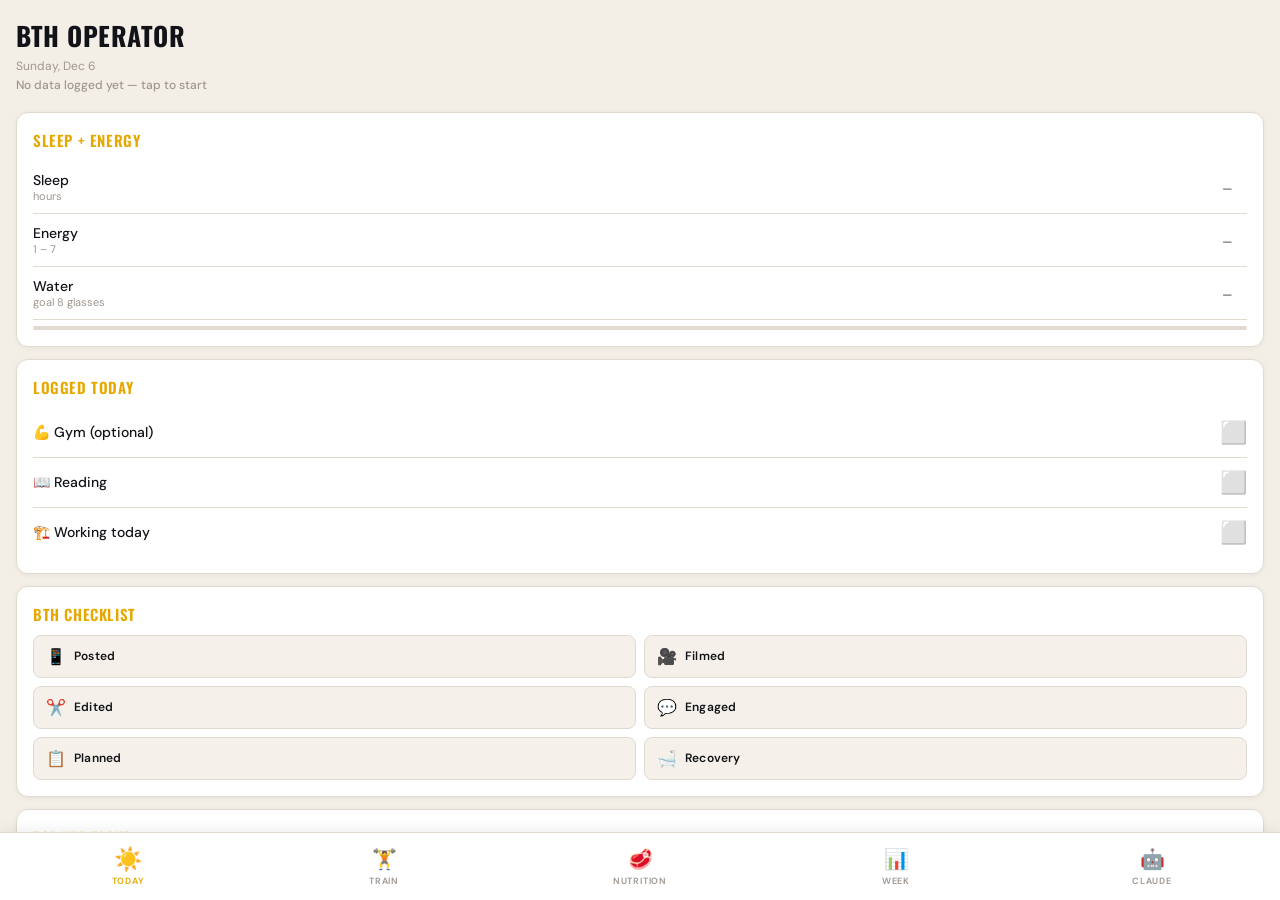
==== index.html @ a1c7b1b3 "Scaffold BTH app for GitHub Pages" ====
<!DOCTYPE html>
<html lang="en">
<head>
  <meta charset="UTF-8">
  <meta name="viewport" content="width=device-width,initial-scale=1,maximum-scale=1,user-scalable=no,viewport-fit=cover">
  <meta name="apple-mobile-web-app-capable" content="yes">
  <meta name="apple-mobile-web-app-status-bar-style" content="black-translucent">
  <meta name="apple-mobile-web-app-title" content="BTH Operator">
  <meta name="theme-color" content="#0a0a0a">
  <title>BTH Operator</title>
  <link rel="preconnect" href="https://fonts.googleapis.com">
  <link href="https://fonts.googleapis.com/css2?family=Oswald:wght@400;500;600;700&family=DM+Sans:wght@300;400;500;600;700&family=Space+Mono:wght@400;700&display=swap" rel="stylesheet">
  <script>
  (function(){
    var svg='<svg xmlns="http://www.w3.org/2000/svg" viewBox="0 0 128 128"><rect width="128" height="128" rx="24" fill="#0a0a0a"/><circle cx="64" cy="64" r="42" fill="#c9a84c"/><path d="M64 22c14 21 14 63 0 84M22 64h84M34 34c18 14 42 14 60 0M34 94c18-14 42-14 60 0" fill="none" stroke="#0a0a0a" stroke-width="8" stroke-linecap="round"/></svg>';
    var m={name:'BTH Operator',short_name:'BTH',start_url:'.',display:'standalone',background_color:'#0a0a0a',theme_color:'#0a0a0a',icons:[{src:'data:image/svg+xml,'+encodeURIComponent(svg),sizes:'any',type:'image/svg+xml'}]};
    var b=new Blob([JSON.stringify(m)],{type:'application/json'});
    var l=document.createElement('link');l.rel='manifest';l.href=URL.createObjectURL(b);
    document.head.appendChild(l);
  })();
  </script>
  <style>
    :root {
      --black:#111318; --gold:#E6A800; --gold-dim:#B88A00; --gold-bg:#FFF8E1;
      --white:#F3EFE7; --dark:#FFFFFF; --mid:#F5F1EA; --gray:#E0DAD0; --muted:#9E9690;
      --red:#C94B4B; --green:#2F9B56; --blue:#2A7DB5;
      --nav-h:68px; --sb:env(safe-area-inset-bottom,0px); --st:env(safe-area-inset-top,44px);
    }
    *,*::before,*::after{margin:0;padding:0;box-sizing:border-box;-webkit-tap-highlight-color:transparent;}
    html,body{height:100%;overflow:hidden;background:var(--white);color:var(--black);font-family:'DM Sans',sans-serif;}
    @keyframes tabIn{from{opacity:0;transform:translateY(14px)}to{opacity:1;transform:translateY(0)}}
    @keyframes cardIn{from{opacity:0;transform:translateY(8px) scale(.97)}to{opacity:1;transform:translateY(0) scale(1)}}
    @keyframes breathe{0%,100%{transform:scale(1)}50%{transform:scale(1.025)}}
    @keyframes checkPop{0%{transform:scale(1)}40%{transform:scale(1.35)}70%{transform:scale(.9)}100%{transform:scale(1)}}
    @keyframes pipPop{0%{transform:scale(.8);opacity:0}60%{transform:scale(1.1)}100%{transform:scale(1);opacity:1}}
    @keyframes goldGlow{0%,100%{box-shadow:0 0 8px rgba(230,168,0,.25)}50%{box-shadow:0 0 22px rgba(230,168,0,.55)}}
    nav{position:fixed;bottom:0;left:0;right:0;height:calc(var(--nav-h) + var(--sb));padding-bottom:var(--sb);background:var(--dark);border-top:1px solid var(--gray);box-shadow:0 -2px 12px rgba(17,19,24,.07);display:flex;align-items:center;z-index:100;}
    .nav-btn{flex:1;display:flex;flex-direction:column;align-items:center;justify-content:center;gap:4px;padding:8px 4px;background:none;border:none;cursor:pointer;color:var(--muted);transition:color .2s;}
    .nav-btn.active{color:var(--gold);}
    .nav-icon{font-size:20px;transition:transform .2s;}
    .nav-btn.active .nav-icon{transform:scale(1.15);animation:breathe 3.5s ease-in-out infinite;}
    .nav-label{font-family:'DM Sans',sans-serif;font-size:9px;font-weight:600;letter-spacing:.8px;text-transform:uppercase;}
    .tab{position:fixed;top:0;left:0;right:0;bottom:calc(var(--nav-h) + var(--sb));overflow-y:auto;overflow-x:hidden;padding:calc(var(--st) + 16px) 16px 24px;display:none;-webkit-overflow-scrolling:touch;}
    .tab.active{display:block;animation:tabIn .3s ease;}
    .page-title{font-family:'Oswald',sans-serif;font-size:26px;font-weight:700;letter-spacing:.5px;text-transform:uppercase;color:var(--black);}
    .page-sub{font-family:'DM Sans',sans-serif;font-size:12px;color:var(--muted);margin-top:3px;}
    .page-head{margin-bottom:18px;}
    .section-label{font-family:'DM Sans',sans-serif;font-size:10px;font-weight:600;letter-spacing:1.5px;text-transform:uppercase;color:var(--muted);margin-bottom:8px;}
    .card{background:var(--dark);border:1px solid var(--gray);border-radius:12px;padding:16px;margin-bottom:12px;animation:cardIn .3s ease both;box-shadow:0 1px 5px rgba(17,19,24,.06);}
    .card-title{font-family:'Oswald',sans-serif;font-size:15px;font-weight:600;color:var(--gold);margin-bottom:10px;letter-spacing:.6px;text-transform:uppercase;}
    .input-row{display:flex;align-items:center;justify-content:space-between;padding:10px 0;border-bottom:1px solid var(--gray);}
    .input-row:last-child{border-bottom:none;}
    .input-label{font-size:14px;font-weight:500;color:var(--black);}
    .input-sub{font-family:'DM Sans',sans-serif;font-size:11px;color:var(--muted);}
    .num-input{font-family:'Space Mono',monospace;font-size:16px;font-weight:700;color:var(--gold);background:none;border:none;outline:none;width:70px;text-align:right;-webkit-appearance:none;}
    .num-input::placeholder{color:var(--muted);font-size:14px;}
    .bar-wrap{height:4px;background:var(--gray);border-radius:2px;overflow:hidden;margin-top:6px;}
    .bar-fill{height:100%;border-radius:2px;transition:width .4s ease,background .3s ease;}
    .bar-gold{background:var(--gold);}.bar-green{background:var(--green);}.bar-blue{background:var(--blue);}.bar-red{background:var(--red);}
    .btch-grid{display:grid;grid-template-columns:1fr 1fr;gap:8px;}
    .btch-item{display:flex;align-items:center;gap:8px;background:var(--mid);border:1px solid var(--gray);border-radius:8px;padding:10px 12px;cursor:pointer;transition:border-color .2s,background .2s;}
    .btch-item.done{border-color:var(--gold);background:var(--gold-bg);}
    .btch-icon{font-size:16px;flex-shrink:0;}.btch-label{font-family:'DM Sans',sans-serif;font-size:12px;font-weight:600;letter-spacing:.2px;color:var(--black);}
    .btch-check{margin-left:auto;font-size:14px;color:var(--muted);}
    .btch-item.done .btch-check{color:var(--gold);animation:checkPop .3s ease;}
    .btch-all-done{background:var(--gold-bg);border:1px solid var(--gold);border-radius:10px;padding:12px 16px;margin-bottom:10px;text-align:center;font-weight:900;font-size:14px;letter-spacing:1px;color:var(--gold);animation:goldGlow 2s ease-in-out infinite;display:none;}
    .task-item{display:flex;align-items:center;gap:12px;padding:12px 0;border-bottom:1px solid var(--gray);}
    .task-item:last-child{border-bottom:none;}
    .task-check{width:22px;height:22px;border-radius:50%;border:2px solid var(--muted);background:none;display:flex;align-items:center;justify-content:center;cursor:pointer;flex-shrink:0;transition:border-color .2s,background .2s;font-size:13px;color:transparent;}
    .task-check.done{border-color:var(--gold);background:var(--gold);color:var(--black);animation:checkPop .3s ease;}
    .task-text{font-size:13px;flex:1;}.task-text.done{text-decoration:line-through;color:var(--muted);}
    .collapsible-header{display:flex;align-items:center;justify-content:space-between;cursor:pointer;padding:4px 0;user-select:none;}
    .collapsible-arrow{font-size:12px;color:var(--muted);transition:transform .25s;}
    .collapsible-body{overflow:hidden;transition:max-height .35s ease;max-height:0;}
    .collapsible-body.open{max-height:3000px;}
    .collapsible-header.open .collapsible-arrow{transform:rotate(180deg);}
    .sched-item{display:flex;align-items:center;gap:10px;padding:10px 0;border-bottom:1px solid var(--gray);}
    .sched-item:last-child{border-bottom:none;}
    .sched-time{font-family:'Space Mono',monospace;font-size:12px;font-weight:700;color:var(--gold);min-width:54px;cursor:pointer;border:none;background:none;outline:none;-webkit-appearance:none;}
    .sched-label{font-size:14px;font-weight:500;color:var(--black);flex:1;}
    .pip-row{display:flex;gap:6px;margin-bottom:4px;flex-wrap:wrap;}
    .pip-dot{width:30px;height:30px;border-radius:50%;display:flex;align-items:center;justify-content:center;font-size:10px;font-weight:700;font-family:'Space Mono',monospace;border:2px solid var(--gray);color:var(--muted);animation:pipPop .25s ease both;}
    .pip-dot.done{background:var(--gold);border-color:var(--gold);color:var(--black);}
    .pip-dot.today{border-color:var(--gold);color:var(--gold);animation:goldGlow 2s ease-in-out infinite;}
    .pip-dot.rest{background:var(--gray);border-color:var(--gray);color:var(--muted);}
    .streak-stat{text-align:center;flex:1;}
    .streak-num{font-family:'Space Mono',monospace;font-size:28px;font-weight:700;color:var(--gold);}
    .streak-label{font-size:10px;color:var(--muted);margin-top:2px;letter-spacing:.5px;text-transform:uppercase;}
    .grade-card{text-align:center;padding:24px 16px;}
    .grade-letter{font-family:'Oswald',sans-serif;font-size:80px;font-weight:700;line-height:1;animation:breathe 4s ease-in-out infinite;}
    .grade-score{font-family:'Space Mono',monospace;font-size:14px;color:var(--muted);margin-top:6px;}
    .grade-breakdown{display:flex;margin-top:16px;border-top:1px solid var(--gray);}
    .grade-item{flex:1;text-align:center;padding:10px 4px;border-right:1px solid var(--gray);}
    .grade-item:last-child{border-right:none;}
    .grade-item-val{font-family:'Space Mono',monospace;font-size:16px;font-weight:700;color:var(--black);}
    .grade-item-lbl{font-size:9px;color:var(--muted);text-transform:uppercase;letter-spacing:.5px;}
    .week-day-selector{display:flex;gap:6px;margin-bottom:14px;}
    .sel-btn{flex:1;padding:8px 4px;text-align:center;border-radius:8px;border:1px solid var(--gray);background:var(--mid);font-family:'DM Sans',sans-serif;font-size:12px;font-weight:600;cursor:pointer;color:var(--muted);transition:all .2s;}
    .sel-btn.active{border-color:var(--gold);color:var(--gold);background:var(--gold-bg);}
    .exercise-row{padding:13px 0;border-bottom:1px solid var(--gray);animation:cardIn .2s ease both;}
    .exercise-row:last-child{border-bottom:none;}
    .ex-name{font-size:14px;font-weight:600;color:var(--black);margin-bottom:4px;}
    .ex-week{font-family:'Space Mono',monospace;font-size:13px;color:var(--gold);}
    .ex-rest{font-family:'Space Mono',monospace;font-size:10px;color:var(--muted);margin-top:4px;}
    .warmup-item{font-size:12px;color:var(--muted);padding:4px 0;border-bottom:1px solid var(--gray);}
    .warmup-item:last-child{border-bottom:none;}
    .intent-badge{display:inline-block;padding:4px 12px;border-radius:20px;background:var(--gold-bg);border:1px solid var(--gold);font-size:11px;color:var(--gold);font-weight:700;letter-spacing:.5px;margin-bottom:6px;}
    .intent-feel{font-size:12px;color:var(--muted);font-style:italic;}
    .goal-edit-row{display:flex;align-items:center;justify-content:space-between;padding:8px 0;border-bottom:1px solid var(--gray);}
    .goal-edit-row:last-child{border-bottom:none;}
    .goal-label{font-size:14px;font-weight:500;color:var(--black);}
    .goal-input{font-family:'Space Mono',monospace;font-size:14px;font-weight:700;color:var(--gold);background:none;border:none;outline:none;width:70px;text-align:right;-webkit-appearance:none;}
    .week-day-bar{display:flex;align-items:center;gap:10px;padding:6px 0;border-bottom:1px solid var(--gray);}
    .week-day-bar:last-child{border-bottom:none;}
    .wdb-label{font-family:'Space Mono',monospace;font-size:10px;color:var(--muted);width:28px;}
    .wdb-bar{flex:1;height:6px;background:var(--gray);border-radius:3px;overflow:hidden;}
    .wdb-fill{height:100%;background:var(--gold);border-radius:3px;transition:width .4s;}
    .wdb-val{font-family:'Space Mono',monospace;font-size:10px;color:var(--muted);width:36px;text-align:right;}
    .note-item{background:var(--mid);border:1px solid var(--gray);border-radius:8px;padding:12px;margin-bottom:8px;animation:cardIn .2s ease both;}
    .note-text{font-size:14px;color:var(--black);line-height:1.55;white-space:pre-wrap;}
    .note-ts{font-family:'Space Mono',monospace;font-size:10px;color:var(--muted);margin-top:6px;}
    .note-delete{float:right;font-size:12px;color:var(--muted);cursor:pointer;margin-left:8px;}
    .note-textarea{width:100%;background:var(--mid);border:1px solid var(--gray);border-radius:10px;padding:12px;color:var(--black);font-family:'DM Sans',sans-serif;font-size:14px;resize:none;outline:none;min-height:82px;transition:border-color .2s;display:block;}
    .note-textarea:focus{border-color:var(--gold);}
    .btn-primary{width:100%;padding:14px;background:var(--gold);border:none;border-radius:10px;font-family:'Oswald',sans-serif;font-weight:600;font-size:15px;letter-spacing:.8px;text-transform:uppercase;color:var(--black);cursor:pointer;transition:transform .1s,opacity .1s;}
    .btn-primary:active{transform:scale(.97);}
    .btn-secondary{width:100%;padding:12px;background:none;border:1px solid var(--gray);border-radius:10px;font-family:'DM Sans',sans-serif;font-weight:600;font-size:13px;letter-spacing:.3px;color:var(--muted);cursor:pointer;transition:border-color .2s,color .2s;margin-top:8px;}
    .btn-secondary:active{border-color:var(--gold);color:var(--gold);}
    .ex-input{flex:1;background:var(--mid);border:1px solid var(--gray);border-radius:6px;padding:8px 10px;color:var(--black);font-size:13px;outline:none;font-family:'DM Sans',sans-serif;}
    .ex-input:focus{border-color:var(--gold);}.ex-input-sm{width:76px;flex:none;}
    .ex-input-row{display:flex;gap:8px;margin-bottom:6px;}
    .added-ex{display:flex;align-items:center;justify-content:space-between;padding:7px 0;border-bottom:1px solid var(--gray);}
    .added-ex:last-child{border-bottom:none;}
    .added-ex-name{font-size:13px;font-weight:500;color:var(--black);}
    .added-ex-sets{font-family:'Space Mono',monospace;font-size:10px;color:var(--muted);}
    .added-ex-del{font-size:12px;color:var(--muted);cursor:pointer;padding:4px;}
    .toast-el{position:fixed;bottom:calc(var(--nav-h) + var(--sb) + 16px);left:50%;transform:translateX(-50%) translateY(20px);background:var(--black);color:var(--white);padding:10px 20px;border-radius:20px;font-family:'DM Sans',sans-serif;font-size:13px;font-weight:600;opacity:0;transition:opacity .25s,transform .25s;pointer-events:none;z-index:999;white-space:nowrap;}
    .toast-el.show{opacity:1;transform:translateX(-50%) translateY(0);}
    .yesterday-banner{background:var(--gold-bg);border:1px solid var(--gold);border-radius:8px;padding:10px 14px;margin-bottom:12px;display:flex;align-items:center;justify-content:space-between;}
    .yesterday-text{font-size:12px;color:var(--gold);font-weight:700;}
    .yesterday-back{font-size:11px;color:var(--muted);cursor:pointer;}
    #today-micro{font-family:'DM Sans',sans-serif;font-size:12px;color:var(--muted);margin-top:3px;line-height:1.4;font-weight:500;}
    .divider{height:1px;background:var(--gray);margin:14px 0;}
    .no-data{text-align:center;padding:32px 16px;color:var(--muted);font-size:13px;}
    .no-data-icon{font-size:32px;margin-bottom:8px;}
    ::-webkit-scrollbar{display:none;}
  </style>
</head>
<body>
<div id="tab-today" class="tab active"></div>
<div id="tab-train" class="tab"></div>
<div id="tab-nutrition" class="tab"></div>
<div id="tab-week" class="tab"></div>
<div id="tab-claude" class="tab"></div>
<nav>
  <button class="nav-btn active" onclick="switchTab('today',this)"><span class="nav-icon">&#9728;&#65039;</span><span class="nav-label">Today</span></button>
  <button class="nav-btn" onclick="switchTab('train',this)"><span class="nav-icon">&#127947;&#65039;</span><span class="nav-label">Train</span></button>
  <button class="nav-btn" onclick="switchTab('nutrition',this)"><span class="nav-icon">&#129385;</span><span class="nav-label">Nutrition</span></button>
  <button class="nav-btn" onclick="switchTab('week',this)"><span class="nav-icon">&#128202;</span><span class="nav-label">Week</span></button>
  <button class="nav-btn" onclick="switchTab('claude',this)"><span class="nav-icon">&#129302;</span><span class="nav-label">Claude</span></button>
</nav>
<div id="toast" class="toast-el"></div>
<script>
var GYM_DAYS=[1,2,4,5];
var DEFAULT_GOALS={protein:200,carbs:230,fat:65,cals:2200,water:8};
var BTH_ITEMS=[
  {key:'posted',icon:'📱',label:'Posted'},
  {key:'filmed',icon:'🎥',label:'Filmed'},
  {key:'edited',icon:'✂️',label:'Edited'},
  {key:'engaged',icon:'💬',label:'Engaged'},
  {key:'planned',icon:'📋',label:'Planned'},
  {key:'recovery',icon:'🛁',label:'Recovery'},
];
var DEFAULT_SCHEDULE=[
  {id:'wake',label:'Wake up',time:'05:30'},
  {id:'gym',label:'Gym',time:'06:00'},
  {id:'work',label:'Work',time:'08:00'},
  {id:'lunch',label:'Lunch',time:'12:00'},
  {id:'post',label:'Post content',time:'17:00'},
  {id:'dinner',label:'Dinner',time:'18:30'},
  {id:'read',label:'Reading',time:'20:30'},
  {id:'sleep',label:'Lights out',time:'22:00'},
];
var PHASE2={
  name:"Jump & Lean Block — Phase 2 + 2.5",
  goalPills:["↑ Jump Ability","Fat Loss","Lower Body","Tendon Health"],
  weekIntent:[
    {w:1,goal:"Establish",feel:"Get rhythm. Crisp reps. Dial in the new Phase 2.5 work. No ego."},
    {w:2,goal:"Build",feel:"Add load and reps where it's written. Same control. Finishers get longer."},
    {w:3,goal:"Express",feel:"Hardest week. Highest output on jumps and sprints. Still no grinding."},
    {w:4,goal:"Primer",feel:"Back off load, keep rhythm. You should feel fast and springy by the end."},
  ],
  howTo:[
    "Train 4 days only: Day 1, Day 2, off, Day 3, Day 4, off, off. Do not compress lower days together.",
    "Sprint and jump work happens before lifting — every lower day, every week. The sequence isn't optional.",
    "Lower days need 48 hours between them minimum. If legs feel heavy, add a day before the next lower session.",
    "Pinch, knee discomfort, or ankle instability on a lift = drop load 10–15% and shorten range before dropping the exercise.",
    "Week 4 is a primer — back off, stay sharp, feel explosive. It sets up the next block.",
    "Fat loss: the upper-day finishers add burn without touching leg recovery. Diet drives fat loss — this creates the conditions.",
  ],
  warmups:{
    lower:["90/90 Hip Lift Breathing — 4 breaths","Knee-to-Wall Ankle Rocks — 2×8/side","Bent-Knee Calf ISO at Wall — 2×20s/side","Adductor Rockbacks — 2×6/side","Split-Stance Hip Shift Hold — 2×20s/side","Glute Bridge March — 2×6/side","Pogo Hops in Place — 2×10","Tib Raises — 1×15–20"],
    upper:["Band Pull-Aparts — 2×15","Band External Rotations — 2×12","Scap Push-Ups — 2×10","Wrist Circles — 30s each direction"],
  },
  days:[
    {num:1,title:"Lower A",sub:"Jump Power + Tendon Control",type:"lower",exercises:[
      {name:"Pogo Jumps",cat:"Jump & Sprint",tag:"P2",weeks:["3 × 12","3 × 15","4 × 12","2 × 10"],rest:"45 sec",note:"Quiet contacts. Stop if ankle feels sketchy."},
      {name:"10-Yard Acceleration Sprints",cat:"Jump & Sprint",tag:"P2",weeks:["4 × 1","5 × 1","6 × 1","3 × 1"],rest:"60–75 sec",note:"Full recovery. Never turn these into conditioning."},
      {name:"Box Jumps",cat:"Jump & Sprint",tag:"P2",weeks:["4 × 3","4 × 3","5 × 2","3 × 2"],rest:"75–90 sec",note:"Land soft, step down, reset. No sloppy contacts."},
      {name:"Spanish Squat ISO",cat:"Tendon + Quad Loading",tag:"P2.5",weeks:["3 × 30s","3 × 35s","4 × 35s","2 × 30s"],rest:"45 sec",note:"Strap behind knees. Sit back, torso upright."},
      {name:"Smith Squat",cat:"Tendon + Quad Loading",tag:"P2",weeks:["4 × 5","4 × 5","5 × 4 (fast)","3 × 5"],rest:"2.5–3 min",note:"Hip pinch = drop 10 lb. No grinding."},
      {name:"DB RDL",cat:"Tendon + Quad Loading",tag:"P2",weeks:["3 × 8","3 × 8","4 × 6","3 × 8"],rest:"2 min",note:"Lower back takes over = reduce load."},
      {name:"Bulgarian Split Squat",cat:"Tendon + Quad Loading",tag:"P2",weeks:["3 × 6/leg","3 × 6/leg","3 × 5/leg","2 × 6/leg"],rest:"90 sec",note:"Control the descent. Front heel stays loaded."},
      {name:"Bent-Knee Calf Raise",cat:"Calf + Ankle",tag:"P2.5",weeks:["4 × 10","4 × 10","4 × 8","3 × 10"],rest:"60 sec",note:"Pause 1s top, 2s down. Hits soleus/Achilles directly."},
      {name:"Tib Raises",cat:"Calf + Ankle",tag:"P2",weeks:["3 × 15–20","3 × 15–20","3 × 20","3 × 15"],rest:"45 sec",note:"Smooth reps. No swinging."},
      {name:"Side Plank w/ Top-Leg Lift",cat:"Hip Stability",tag:"P2.5",weeks:["2 × 20s/side","2 × 25s/side","2 × 25s/side","2 × 20s/side"],rest:"30 sec",note:"Pelvis stacked. Don't let hips rotate."},
    ]},
    {num:2,title:"Upper A",sub:"Chest + Arms + Abs",type:"upper",finisher:{title:"Fat Loss Finisher — Post Lifting",desc:"Bike, row, or incline walk at 70–75% max HR. Conversational pace, not a sprint. Legs stay fresh — this is an upper day.",weeks:["8 min","10 min","12 min","8 min"]},exercises:[
      {name:"Incline DB Press",cat:"Chest",tag:"P2",weeks:["4 × 8","4 × 8","4 × 6–8","3 × 10"],rest:"2 min"},
      {name:"Flat DB Bench",cat:"Chest",tag:"P2",weeks:["3 × 10","3 × 10","3 × 8","2 × 12"],rest:"90 sec"},
      {name:"Push-Ups",cat:"Chest",tag:"P2",weeks:["2 × AMRAP (−1)","2 × AMRAP (−1)","2 × AMRAP (−1)","2 × AMRAP (−1)"],rest:"60 sec"},
      {name:"EZ-Bar Curl",cat:"Arms",tag:"P2",weeks:["3 × 10","3 × 10","4 × 8","2 × 12"],rest:"75 sec"},
      {name:"Skull Crushers",cat:"Arms",tag:"P2",weeks:["3 × 10","3 × 10","4 × 8","2 × 12"],rest:"75 sec"},
      {name:"Incline DB Curls",cat:"Arms",tag:"P2",weeks:["3 × 12","3 × 10–12","3 × 12","2 × 15"],rest:"60 sec"},
      {name:"Overhead DB Triceps Extension",cat:"Arms",tag:"P2",weeks:["3 × 12","3 × 10","3 × 10","2 × 12"],rest:"60 sec"},
      {name:"Hammer Curls",cat:"Arms",tag:"P2",weeks:["2 × 12","2 × 10","3 × 10","2 × 12"],rest:"45–60 sec"},
      {name:"Hanging Knee Raises",cat:"Abs",tag:"P2",weeks:["3 × 10","3 × 12","4 × 10","2 × 12"],rest:"45 sec"},
      {name:"Dead Bugs",cat:"Abs",tag:"P2",weeks:["3 × 8/side","3 × 8/side","3 × 8/side","3 × 8/side"],rest:"30–45 sec"},
    ]},
    {num:3,title:"Lower B",sub:"Unilateral Power + Hip Control",type:"lower",exercises:[
      {name:"Broad Jump to Stick",cat:"Jump & Sprint",tag:"P2",weeks:["3 × 3","4 × 3","4 × 2","2 × 3"],rest:"75 sec",note:"Stick each landing. Hold 1s before reset."},
      {name:"20-Yard Build-Up Sprints",cat:"Jump & Sprint",tag:"P2",weeks:["4 × 1","5 × 1","6 × 1","3 × 1"],rest:"75–90 sec",note:"Smooth build, no straining. Full recovery."},
      {name:"Approach Jumps",cat:"Jump & Sprint",tag:"P2",weeks:["4 × 2","5 × 2","5 × 2","3 × 2"],rest:"75–90 sec",note:"This is your vertical practice. Quality over reps."},
      {name:"Split Squat ISO Mid-Range",cat:"Tendon + Single-Leg",tag:"P2.5",weeks:["3 × 25s/leg","3 × 25s/leg","3 × 30s/leg","2 × 25s/leg"],rest:"45 sec",note:"Weaker leg first. Match the stronger side exactly."},
      {name:"Front-Foot Elevated Split Squat",cat:"Tendon + Single-Leg",tag:"P2",weeks:["3 × 8/leg","3 × 8/leg","4 × 6/leg","2 × 8/leg"],rest:"90 sec",note:"3s down. Front heel pressure. Pelvis level."},
      {name:"Supported Single-Leg RDL",cat:"Tendon + Single-Leg",tag:"P2.5",weeks:["3 × 8/leg","3 × 8/leg","4 × 6/leg","2 × 8/leg"],rest:"75 sec",note:"One hand lightly supported. Hips stay square."},
      {name:"Step-Down from 6–8 in Box",cat:"Tendon + Single-Leg",tag:"P2.5",weeks:["3 × 8/leg","3 × 8/leg","4 × 6/leg","2 × 8/leg"],rest:"75 sec",note:"Slow lower. Knee over mid-foot. No collapsing."},
      {name:"Staggered-Stance DB RDL",cat:"Tendon + Single-Leg",tag:"P2.5",weeks:["3 × 8/side","3 × 8/side","3 × 8/side","2 × 8/side"],rest:"90 sec",note:"80% load on the front leg. Hip symmetry focus."},
      {name:"Single-Leg Calf Raise off Step",cat:"Calf + Hip Control",tag:"P2.5",weeks:["3 × 10/side","3 × 10/side","3 × 8/side","2 × 12/side"],rest:"45 sec",note:"2s down. Strict. Full range off the step edge."},
      {name:"Lateral Wall Push March",cat:"Calf + Hip Control",tag:"P2.5",weeks:["2 × 20s/side","2 × 20s/side","3 × 20s/side","2 × 20s/side"],rest:"30 sec",note:"Feel stance glute and abs. Control, not speed."},
    ]},
    {num:4,title:"Upper B",sub:"Back · Shoulders · Arms · Abs",type:"upper",finisher:{title:"Fat Loss Finisher — Post Abs",desc:"Same as Day 2. Bike, row, or incline walk at 70–75% max HR. Closes the week without touching leg recovery.",weeks:["8 min","10 min","12 min","8 min"]},exercises:[
      {name:"Pull-Ups",cat:"Back",tag:"P2",weeks:["4 × 5","4 × 6","5 × 5","3 × 5"],rest:"2 min"},
      {name:"Chest-Supported DB Row",cat:"Back",tag:"P2",weeks:["4 × 8","4 × 8","4 × 6–8","3 × 10"],rest:"90 sec"},
      {name:"DB Shoulder Press",cat:"Shoulders",tag:"P2",weeks:["3 × 8","3 × 8","4 × 6","2 × 10"],rest:"90 sec"},
      {name:"Face Pulls",cat:"Shoulders",tag:"P2",weeks:["3 × 12–15","3 × 12–15","3 × 12–15","3 × 12"],rest:"45 sec"},
      {name:"Cross-Body Hammer Curls",cat:"Arms",tag:"P2",weeks:["3 × 10/side","3 × 10/side","3 × 8/side","2 × 12/side"],rest:"60 sec"},
      {name:"Close-Grip Push-Ups",cat:"Arms",tag:"P2",weeks:["3 × AMRAP (−1)","3 × AMRAP (−1)","3 × AMRAP (−1)","2 × AMRAP (−1)"],rest:"60 sec"},
      {name:"Reverse Curls",cat:"Arms",tag:"P2",weeks:["2 × 12","2 × 12","3 × 10","2 × 12"],rest:"45 sec"},
      {name:"Ab Circuit",cat:"Abs",weeks:["2 rounds","2 rounds","3 rounds","2 rounds"],rest:"20s between moves, 75s between rounds",isCircuit:true,note:"Day 4 finisher circuit.",
       circuit:["Reverse Crunches × 12","Side Plank 25–30s/side","Hard Dead Bug × 8/side","Hollow Body Tuck Hold 20s"]},
    ]},
  ],
  redFlags:["Hip pinch getting worse week over week","Jump timing getting sloppier as load increases","Lower back taking over on squats or RDLs","Sprint stride shortening or hamstrings feel grabby","Ankle or knee pain above 3/10 during any set","Feeling flat all week with no sharpness — add a rest day before reassessing"],
};

// ── SUBSCRIPTION / ACCESS CONTROL (scaffold) ──────────────────────────
// Workouts are gated for paying BTH members. Right now the gate is OPEN
// (ENFORCE=false) so Ty has full access while the app is private.
// AT PUBLIC LAUNCH: set ACCESS.ENFORCE=true. A verified purchase
// (Gumroad/MailerLite webhook, or the redeem-code screen) just needs to call
//   ACCESS.setStatus({active:true,tier:'rise',since:new Date().toISOString()})
// once — nothing else in the app has to change. canViewWorkouts() does the rest.
var ACCESS={
  ENFORCE:false,                  // master switch — flip to true at public launch
  ownerEmail:'',                  // optional: set Ty's email here to always bypass the gate
  redeemCodes:['BTHRISE'],        // placeholder member codes (replace with real fulfillment)
  getStatus:function(){return load('bth_subscription')||{active:false,tier:null,since:null};},
  setStatus:function(s){save('bth_subscription',s);},
  isOwner:function(){var e=(load('bth_email')||'').toLowerCase();return !!(this.ownerEmail&&e===this.ownerEmail.toLowerCase());},
  canViewWorkouts:function(){if(!this.ENFORCE)return true;if(this.isOwner())return true;return !!this.getStatus().active;}
};

function save(k,v){try{localStorage.setItem(k,JSON.stringify(v))}catch(e){}}
function load(k){try{var v=localStorage.getItem(k);return v?JSON.parse(v):null}catch(e){return null}}
function tyNow(){var d=new Date();if(d.getHours()<6)d.setDate(d.getDate()-1);return d;}
function dateKey(d){return d.getFullYear()+'-'+(d.getMonth()+1)+'-'+d.getDate();}
function todayKey(){return dateKey(tyNow());}
function yesterdayKey(){var d=tyNow();d.setDate(d.getDate()-1);return dateKey(d);}
function weekKeys(){var d=tyNow(),day=d.getDay(),keys=[];for(var i=1;i<=7;i++){var t=new Date(d);t.setDate(d.getDate()-(day===0?7:day)+i);keys.push(dateKey(t));}return keys;}
function formatDayLabel(key){var p=key.split('-').map(Number),dt=new Date(p[0],p[1]-1,p[2]);return['Sun','Mon','Tue','Wed','Thu','Fri','Sat'][dt.getDay()];}
function formatDate(d){var days=['Sunday','Monday','Tuesday','Wednesday','Thursday','Friday','Saturday'];var months=['Jan','Feb','Mar','Apr','May','Jun','Jul','Aug','Sep','Oct','Nov','Dec'];return days[d.getDay()]+', '+months[d.getMonth()]+' '+d.getDate();}
function formatNoteTs(ts){try{var d=new Date(ts);return d.toLocaleDateString()+' '+d.toLocaleTimeString([],{hour:'2-digit',minute:'2-digit'});}catch(e){return ts;}}
function getLog(key){return load('bth_d_'+key)||{};}
function setLog(key,data){save('bth_d_'+key,data);}
function getTasks(key){return load('bth_t_'+key)||null;}
function setTasks(key,data){save('bth_t_'+key,data);}
function getGoals(){return Object.assign({},DEFAULT_GOALS,load('bth_goals')||{});}
function getSchedule(){return load('bth_schedule')||DEFAULT_SCHEDULE.map(function(s){return Object.assign({},s);});}
function scoreDay(d){
  if(!d||!Object.keys(d).length)return null;
  var pts=0,goals=getGoals(),sl=parseFloat(d.sleep)||0,en=parseInt(d.energy)||0;
  pts+=Math.min(20,(sl/8)*20);pts+=Math.min(10,(en/7)*10);
  BTH_ITEMS.forEach(function(it){if(d[it.key])pts+=5;});
  if(d.gym)pts+=20;else if(!d.working)pts+=10;
  pts+=Math.min(1,(parseFloat(d.protein)||0)/goals.protein)*15;
  pts+=Math.min(1,(parseFloat(d.water)||0)/goals.water)*5;
  return Math.round(Math.min(100,pts));
}
function scoreToGrade(s){if(s===null)return null;if(s>=93)return'A+';if(s>=90)return'A';if(s>=87)return'A-';if(s>=83)return'B+';if(s>=80)return'B';if(s>=77)return'B-';if(s>=73)return'C+';if(s>=70)return'C';if(s>=67)return'C-';if(s>=60)return'D';return'F';}
function calcStreak(fn){var streak=0,d=tyNow();for(var i=0;i<90;i++){var k=dateKey(d),lg=getLog(k);if(!lg||!Object.keys(lg).length)break;if(!fn(lg))break;streak++;d.setDate(d.getDate()-1);}return streak;}
function bthStreak(){return calcStreak(function(l){return BTH_ITEMS.every(function(it){return l[it.key];});});}
function gymStreak(){return calcStreak(function(l){return!!l.gym;});}
function readStreak(){return calcStreak(function(l){return!!l.reading;});}
var activeLogKey=todayKey(),saveTimer=null,trainWeek=parseInt(load('bth_train_week'))||1,trainDay=parseInt(load('bth_train_day'))||1,trainView='program',tempGoals={};
var toastTimer;
function toast(msg,dur){dur=dur||2400;var el=document.getElementById('toast');el.textContent=msg;el.classList.add('show');clearTimeout(toastTimer);toastTimer=setTimeout(function(){el.classList.remove('show');},dur);}
function esc(s){return String(s).replace(/&/g,'&amp;').replace(/</g,'&lt;').replace(/>/g,'&gt;').replace(/"/g,'&quot;');}
function switchTab(name,btn){document.querySelectorAll('.tab').forEach(function(t){t.classList.remove('active');});document.querySelectorAll('.nav-btn').forEach(function(b){b.classList.remove('active');});document.getElementById('tab-'+name).classList.add('active');btn.classList.add('active');var map={today:renderToday,train:renderTrain,nutrition:renderNutrition,week:renderWeek,claude:renderClaude};if(map[name])map[name]();}
function toggleCollapsible(header){var body=header.nextElementSibling,open=body.classList.contains('open');body.classList.toggle('open',!open);header.classList.toggle('open',!open);}
function renderToday(){
  var isYest=activeLogKey!==todayKey(),log=getLog(activeLogKey),goals=getGoals(),tyD=tyNow();
  var dateD=isYest?(function(){var d=tyNow();d.setDate(d.getDate()-1);return d;})():tyD;
  var isGymDay=GYM_DAYS.indexOf(tyD.getDay())!==-1;
  var waterPct=Math.min(100,((parseFloat(log.water)||0)/goals.water)*100);
  var html='<div class="page-head"><div class="page-title">BTH OPERATOR</div><div class="page-sub">'+formatDate(dateD)+'</div><div id="today-micro"></div></div>';
  if(isYest){html+='<div class="yesterday-banner"><div class="yesterday-text">📅 Logging Yesterday</div><div class="yesterday-back" onclick="returnToToday()">← Back to Today</div></div>';}
  html+='<div class="card"><div class="card-title">SLEEP + ENERGY</div>'
    +'<div class="input-row"><div><div class="input-label">Sleep</div><div class="input-sub">hours</div></div><input class="num-input" type="number" step="0.5" min="0" max="12" placeholder="—" value="'+esc(log.sleep||'')+'" oninput="db(\'sleep\',this.value)"></div>'
    +'<div class="input-row"><div><div class="input-label">Energy</div><div class="input-sub">1 – 7</div></div><input class="num-input" type="number" min="1" max="7" placeholder="—" value="'+esc(log.energy||'')+'" oninput="db(\'energy\',this.value)"></div>'
    +'<div class="input-row"><div><div class="input-label">Water</div><div class="input-sub">goal '+goals.water+' glasses</div></div><input class="num-input" type="number" min="0" max="20" placeholder="—" value="'+esc(log.water||'')+'" oninput="db(\'water\',this.value,\'water-bar\',\'bar-blue\','+goals.water+')"></div>'
    +'<div class="bar-wrap"><div class="bar-fill '+(waterPct>=100?'bar-green':'bar-blue')+'" id="water-bar" style="width:'+waterPct+'%"></div></div></div>';
  html+='<div class="card"><div class="card-title">LOGGED TODAY</div>'
    +'<div class="input-row"><div class="input-label">'+(isGymDay?'💪 Gym session':'💪 Gym (optional)')+'</div><div onclick="toggleField(\'gym\')" style="cursor:pointer;font-size:22px;">'+(log.gym?'✅':'⬜')+'</div></div>'
    +'<div class="input-row"><div class="input-label">📖 Reading</div><div onclick="toggleField(\'reading\')" style="cursor:pointer;font-size:22px;">'+(log.reading?'✅':'⬜')+'</div></div>'
    +'<div class="input-row"><div class="input-label">🏗️ Working today</div><div onclick="toggleField(\'working\')" style="cursor:pointer;font-size:22px;">'+(log.working?'✅':'⬜')+'</div></div>'
    +'</div>';
  var allBTH=BTH_ITEMS.every(function(it){return log[it.key];});
  html+='<div class="card"><div class="card-title">BTH CHECKLIST</div><div id="btch-all-done" class="btch-all-done" style="display:'+(allBTH?'block':'none')+'">⚡ FULL BTH DAY — LOCKED IN</div><div class="btch-grid">';
  BTH_ITEMS.forEach(function(it){html+='<div class="btch-item '+(log[it.key]?'done':'')+'" onclick="toggleBTH(\''+it.key+'\')">'+it.icon+' <span class="btch-label">'+it.label+'</span><span class="btch-check">'+(log[it.key]?'✓':'')+'</span></div>';});
  html+='</div></div>';
  html+=renderTasksHtml();
  html+=renderScheduleHtml();
  if(!isYest){html+='<div style="text-align:center;padding:16px 0 4px;"><span onclick="switchToYesterday()" style="font-family:\'DM Sans\',sans-serif;font-size:12px;font-weight:600;color:var(--muted);cursor:pointer;text-transform:uppercase;letter-spacing:.8px;text-decoration:underline;">Log Yesterday</span></div>';}
  document.getElementById('tab-today').innerHTML=html;
  renderMicroSummary();
}
function renderTasksHtml(){
  var taskData=getTasks(activeLogKey),after2pm=new Date().getHours()>=14;
  var backups=["Review weekly goal","30-min walk","Message one person you've been meaning to reach"];
  var html='<div class="card"><div class="card-title">TODAY\'S TASKS</div>';
  if(taskData&&taskData.tasks&&taskData.tasks.length){
    var allDone=taskData.completed&&taskData.completed.every(Boolean);
    if(allDone)html+='<div style="text-align:center;color:var(--gold);font-family:\'Oswald\',sans-serif;font-size:14px;font-weight:600;padding:6px 0 10px;letter-spacing:1px;">⚡ ALL DONE — LOCKED IN</div>';
    taskData.tasks.forEach(function(t,i){var done=taskData.completed&&taskData.completed[i];html+='<div class="task-item"><div class="task-check '+(done?'done':'')+'" onclick="toggleTask('+i+')">'+(done?'✓':'')+'</div><div class="task-text '+(done?'done':'')+'">'+esc(t)+'</div></div>';});
  } else if(after2pm){
    html+='<div style="font-size:11px;color:var(--muted);font-style:italic;margin-bottom:8px;">No tasks set — backup tasks:</div>';
    backups.forEach(function(t,i){var td=getTasks(activeLogKey),done=td&&td.completed&&td.completed[i];html+='<div class="task-item"><div class="task-check '+(done?'done':'')+'" onclick="checkBackup('+i+')">'+(done?'✓':'')+'</div><div class="task-text '+(done?'done':'')+'">'+esc(t)+'</div></div>';});
  } else {html+='<div class="no-data"><div class="no-data-icon">📝</div>No tasks yet<br><span style="font-size:11px;">Backup tasks appear after 2 PM</span></div>';}
  return html+'</div>';
}
function renderScheduleHtml(){
  var sched=getSchedule();
  var html='<div class="card"><div class="collapsible-header" onclick="toggleCollapsible(this)"><div class="card-title" style="margin:0;">SCHEDULE</div><div class="collapsible-arrow">▼</div></div><div class="collapsible-body"><div style="padding-top:10px;">';
  sched.forEach(function(item,idx){html+='<div class="sched-item"><input type="time" class="sched-time" value="'+esc(item.time)+'" onchange="updateSchedTime('+idx+',this.value)"><div class="sched-label">'+esc(item.label)+'</div></div>';});
  return html+'</div></div></div>';
}
function renderMicroSummary(){var el=document.getElementById('today-micro');if(!el)return;var log=getLog(activeLogKey);if(!Object.keys(log).length){el.textContent='No data logged yet — tap to start';return;}var bthCount=BTH_ITEMS.filter(function(it){return log[it.key];}).length;var parts=[];if(log.sleep)parts.push(log.sleep+'h sleep');if(log.energy)parts.push(log.energy+'/7 energy');if(log.protein)parts.push(log.protein+'g protein');parts.push(bthCount+'/6 BTH');el.textContent='⚡ '+parts.join(' · ');}
function db(field,value,barId,colorClass,goal){clearTimeout(saveTimer);saveTimer=setTimeout(function(){var log=getLog(activeLogKey);log[field]=value;setLog(activeLogKey,log);if(barId&&goal){var bar=document.getElementById(barId);if(bar){var pct=Math.min(100,((parseFloat(value)||0)/goal)*100);bar.style.width=pct+'%';bar.className='bar-fill '+(pct>=100?'bar-green':colorClass);}}renderMicroSummary();},600);}
function toggleField(field){var log=getLog(activeLogKey);log[field]=!log[field];setLog(activeLogKey,log);renderToday();}
function toggleBTH(key){var log=getLog(activeLogKey);log[key]=!log[key];setLog(activeLogKey,log);document.querySelectorAll('.btch-item').forEach(function(el){var m=el.getAttribute('onclick').match(/'([^']+)'/);if(!m)return;var k=m[1];el.classList.toggle('done',!!log[k]);el.querySelector('.btch-check').textContent=log[k]?'✓':'';});var allDone=BTH_ITEMS.every(function(it){return log[it.key];});var banner=document.getElementById('btch-all-done');if(banner)banner.style.display=allDone?'block':'none';renderMicroSummary();}
function toggleTask(idx){var td=getTasks(activeLogKey)||{tasks:[],completed:[]};if(!td.completed)td.completed=[];td.completed[idx]=!td.completed[idx];setTasks(activeLogKey,td);renderToday();}
function checkBackup(idx){var backups=["Review weekly goal","30-min walk","Message one person you've been meaning to reach"];var ex=getTasks(activeLogKey);if(!ex||!ex.tasks||!ex.tasks.length){var c=[false,false,false];c[idx]=true;setTasks(activeLogKey,{tasks:backups,completed:c,setAt:new Date().toISOString()});}else{if(!ex.completed)ex.completed=[];ex.completed[idx]=!ex.completed[idx];setTasks(activeLogKey,ex);}renderToday();}
function updateSchedTime(idx,val){var sched=getSchedule();sched[idx].time=val;save('bth_schedule',sched);toast('Schedule updated ✓');}
function switchToYesterday(){activeLogKey=yesterdayKey();renderToday();toast('Logging yesterday');}
function returnToToday(){activeLogKey=todayKey();renderToday();}
function renderTrain(){
  var html='<div class="page-head"><div class="page-title">TRAIN</div><div class="page-sub">'+esc(PHASE2.name)+'</div></div>';
  html+='<div style="display:flex;gap:6px;margin-bottom:16px;"><button class="sel-btn '+(trainView==='program'?'active':'')+'" onclick="setTrainView(\'program\')">PROGRAM</button><button class="sel-btn '+(trainView==='create'?'active':'')+'" onclick="setTrainView(\'create\')">+ CREATE</button><button class="sel-btn '+(trainView==='my'?'active':'')+'" onclick="setTrainView(\'my\')">MY WORKOUTS</button></div>';
  if(trainView==='program')html+=renderProgramView();
  else if(trainView==='create')html+=renderCreatorView();
  else html+=renderMyWorkoutsView();
  document.getElementById('tab-train').innerHTML=html;
}
function renderProgramView(){
  if(!ACCESS.canViewWorkouts())return renderLockedWorkouts();
  var dayData=PHASE2.days[trainDay-1],intent=PHASE2.weekIntent[trainWeek-1],warmup=dayData.type==='lower'?PHASE2.warmups.lower:PHASE2.warmups.upper;
  var html='';
  if(PHASE2.goalPills){html+='<div style="display:flex;gap:6px;flex-wrap:wrap;margin-bottom:14px;">';PHASE2.goalPills.forEach(function(p){html+='<span style="font-family:\'Oswald\',sans-serif;font-size:10px;font-weight:600;letter-spacing:.8px;text-transform:uppercase;color:var(--gold);border:1px solid var(--gold);border-radius:20px;padding:4px 10px;">'+esc(p)+'</span>';});html+='</div>';}
  html+='<div class="section-label">WEEK</div><div class="week-day-selector">';
  [1,2,3,4].forEach(function(w){html+='<button class="sel-btn '+(trainWeek===w?'active':'')+'" onclick="setTrainWeek('+w+')">W'+w+'</button>';});
  html+='</div><div class="intent-badge">'+esc(intent.goal.toUpperCase())+'</div><div class="intent-feel">'+esc(intent.feel)+'</div><div class="divider"></div>';
  html+='<div class="section-label">DAY</div><div class="week-day-selector">';
  PHASE2.days.forEach(function(d){html+='<button class="sel-btn '+(trainDay===d.num?'active':'')+'" onclick="setTrainDay('+d.num+')">D'+d.num+'</button>';});
  html+='</div>';
  html+='<div class="card"><div style="font-family:\'Oswald\',sans-serif;font-size:20px;font-weight:700;text-transform:uppercase;color:var(--black);margin-bottom:2px;">'+esc(dayData.title)+'</div><div style="font-family:\'DM Sans\',sans-serif;font-size:12px;color:var(--muted);">'+esc(dayData.sub)+'</div></div>';
  html+='<div class="card"><div class="card-title">WARMUP ('+(dayData.type==='lower'?'Lower':'Upper')+')</div>';
  warmup.forEach(function(w){html+='<div class="warmup-item">• '+esc(w)+'</div>';});
  html+='</div><div class="card"><div class="card-title">EXERCISES — WEEK '+trainWeek+'</div>';
  var lastCat='';
  dayData.exercises.forEach(function(ex,i){
    if(ex.cat&&ex.cat!==lastCat){lastCat=ex.cat;html+='<div style="font-family:\'Oswald\',sans-serif;font-size:11px;font-weight:700;letter-spacing:1.5px;text-transform:uppercase;color:var(--gold);padding:12px 0 4px;">'+esc(ex.cat)+'</div>';}
    var wv=ex.weeks[trainWeek-1];
    var tagHtml=ex.tag?'<span style="font-family:\'DM Sans\',sans-serif;font-size:9px;font-weight:700;letter-spacing:.5px;color:var(--muted);border:1px solid var(--gray);border-radius:4px;padding:1px 5px;margin-left:6px;vertical-align:middle;">'+esc(ex.tag)+'</span>':'';
    if(ex.isCircuit){html+='<div class="exercise-row" style="animation-delay:'+(i*.04)+'s"><div class="ex-name">'+esc(ex.name)+tagHtml+'</div><div class="ex-week">'+esc(wv)+'</div><div style="margin-top:6px;">';ex.circuit.forEach(function(m){html+='<div style="font-family:\'Space Mono\',monospace;font-size:11px;color:var(--muted);padding:2px 0;">→ '+esc(m)+'</div>';});html+='</div><div class="ex-rest">Rest: '+esc(ex.rest)+'</div></div>';}
    else{html+='<div class="exercise-row" style="animation-delay:'+(i*.04)+'s"><div class="ex-name">'+esc(ex.name)+tagHtml+'</div><div class="ex-week">'+esc(wv)+'</div><div class="ex-rest">Rest: '+esc(ex.rest)+'</div>'+(ex.note?'<div style="font-size:11px;color:var(--muted);font-style:italic;margin-top:4px;">'+esc(ex.note)+'</div>':'')+'</div>';}
  });
  html+='</div>';
  if(dayData.finisher){var f=dayData.finisher;html+='<div class="card" style="background:var(--black);border-color:var(--black);"><div style="font-family:\'Oswald\',sans-serif;font-size:13px;font-weight:600;letter-spacing:.8px;text-transform:uppercase;color:var(--gold);">🔥 '+esc(f.title)+'</div><div style="font-family:\'DM Sans\',sans-serif;font-size:12px;color:rgba(255,255,255,.72);margin:8px 0 10px;line-height:1.5;">'+esc(f.desc)+'</div><div style="font-family:\'Space Mono\',monospace;font-size:14px;font-weight:700;color:var(--gold);">Week '+trainWeek+' — '+esc(f.weeks[trainWeek-1])+'</div></div>';}
  html+='<div class="card"><div class="collapsible-header" onclick="toggleCollapsible(this)"><div class="card-title" style="margin:0;">🚩 HOW TO RUN IT + RED FLAGS</div><div class="collapsible-arrow">▼</div></div><div class="collapsible-body"><div style="padding-top:10px;"><div class="section-label">HOW TO RUN THIS BLOCK</div>';
  PHASE2.howTo.forEach(function(r){html+='<div style="font-size:12px;color:var(--muted);padding:5px 0;border-bottom:1px solid var(--gray);">• '+esc(r)+'</div>';});
  html+='<div class="section-label" style="margin-top:12px;">RED FLAGS — STOP OR SCALE BACK</div>';
  PHASE2.redFlags.forEach(function(f){html+='<div style="font-size:12px;color:var(--red);padding:5px 0;border-bottom:1px solid var(--gray);">⚠️ '+esc(f)+'</div>';});
  html+='</div></div></div>';
  return html;
}
function renderLockedWorkouts(){
  return '<div class="card" style="text-align:center;padding:34px 20px;">'
    +'<div style="font-size:34px;margin-bottom:10px;">🔒</div>'
    +'<div style="font-family:\'Oswald\',sans-serif;font-size:22px;font-weight:700;text-transform:uppercase;color:var(--black);letter-spacing:.5px;">Members Only</div>'
    +'<div style="font-family:\'DM Sans\',sans-serif;font-size:13px;color:var(--muted);margin:10px auto 20px;line-height:1.6;max-width:280px;">The full Built to Hoop training block — jump work, sprints, the tendon protocol, and finishers — unlocks with a BTH membership.</div>'
    +'<button class="btn-primary" onclick="startSubscribe()">UNLOCK WORKOUTS</button>'
    +'<button class="btn-secondary" onclick="redeemCode()">I have a member code</button>'
    +'</div>';
}
function startSubscribe(){
  // LATER: send to the live BTH checkout, e.g. window.location.href='https://builttohoop.com/join';
  toast('Membership checkout coming soon');
}
function redeemCode(){
  var c=prompt('Enter your BTH member code:');if(!c)return;
  if(ACCESS.redeemCodes.indexOf(c.trim().toUpperCase())!==-1){
    ACCESS.setStatus({active:true,tier:'rise',since:new Date().toISOString()});
    toast('Membership unlocked ⚡');renderTrain();
  } else {toast('Invalid code');}
}
function renderCreatorView(){
  var saved=load('bth_creator_exercises')||[];
  var html='<div class="card"><div class="card-title">CREATE WORKOUT</div><div class="input-row"><div class="input-label">Name</div><input id="creator-name" class="num-input" type="text" placeholder="My Workout" style="width:150px;font-size:14px;"></div><div class="input-row"><div class="input-label">Type</div><select id="creator-type" style="background:none;border:none;color:var(--gold);font-family:\'DM Sans\',sans-serif;font-size:14px;font-weight:600;outline:none;"><option value="lower">Lower</option><option value="upper">Upper</option><option value="full">Full Body</option><option value="cardio">Cardio</option></select></div></div>';
  html+='<div class="card"><div class="card-title">EXERCISES</div>';
  saved.forEach(function(ex,i){html+='<div class="added-ex"><div><div class="added-ex-name">'+esc(ex.name)+'</div><div class="added-ex-sets">'+esc(ex.sets)+' × '+esc(ex.reps)+' · Rest '+esc(ex.rest)+'</div></div><div class="added-ex-del" onclick="removeCreatorEx('+i+')">✕</div></div>';});
  html+='<div style="margin-top:10px;"><div class="section-label">ADD EXERCISE</div><input id="ex-name" class="ex-input" type="text" placeholder="Exercise name" style="width:100%;margin-bottom:6px;"><div class="ex-input-row"><input id="ex-sets" class="ex-input ex-input-sm" type="number" min="1" max="20" placeholder="Sets"><input id="ex-reps" class="ex-input ex-input-sm" type="text" placeholder="Reps"><input id="ex-rest" class="ex-input" type="text" placeholder="Rest (e.g. 90 sec)"></div><button class="btn-secondary" onclick="addCreatorEx()">+ Add Exercise</button></div></div>';
  html+='<button class="btn-primary" onclick="saveCreatorWorkout()">SAVE WORKOUT</button>';
  return html;
}
function renderMyWorkoutsView(){
  var workouts=load('bth_custom_workouts')||[];
  if(!workouts.length)return'<div class="no-data"><div class="no-data-icon">🏋️</div>No custom workouts yet<br><span style="font-size:11px;">Tap CREATE to build one</span></div>';
  var html='';
  workouts.forEach(function(w,i){html+='<div class="card"><div style="display:flex;align-items:center;justify-content:space-between;margin-bottom:8px;"><div><div style="font-family:\'Oswald\',sans-serif;font-size:18px;font-weight:600;text-transform:uppercase;color:var(--black);">'+esc(w.name)+'</div><div style="font-family:\'DM Sans\',sans-serif;font-size:11px;font-weight:600;color:var(--muted);letter-spacing:.5px;text-transform:uppercase;">'+esc((w.type||'').toUpperCase())+' · '+(w.exercises?w.exercises.length:0)+' EXERCISES</div></div><div onclick="deleteCustomWorkout('+i+')" style="font-size:13px;color:var(--muted);cursor:pointer;padding:4px;">✕</div></div>';if(w.exercises&&w.exercises.length){w.exercises.forEach(function(ex){html+='<div style="font-size:13px;padding:5px 0;border-bottom:1px solid var(--gray);"><span style="color:var(--black);font-weight:500;">'+esc(ex.name)+'</span><span style="font-family:\'Space Mono\',monospace;color:var(--gold);float:right;">'+esc(ex.sets)+'×'+esc(ex.reps)+'</span></div>';});}html+='</div>';});
  return html;
}
function setTrainWeek(w){trainWeek=w;save('bth_train_week',w);renderTrain();}
function setTrainDay(d){trainDay=d;save('bth_train_day',d);renderTrain();}
function setTrainView(v){trainView=v;renderTrain();}
function addCreatorEx(){var name=((document.getElementById('ex-name')||{}).value||'').trim();if(!name){toast('Enter an exercise name');return;}var sets=((document.getElementById('ex-sets')||{}).value||'3').trim();var reps=((document.getElementById('ex-reps')||{}).value||'10').trim();var rest=((document.getElementById('ex-rest')||{}).value||'90 sec').trim();var list=load('bth_creator_exercises')||[];list.push({name:name,sets:sets,reps:reps,rest:rest});save('bth_creator_exercises',list);renderTrain();}
function removeCreatorEx(i){var list=load('bth_creator_exercises')||[];list.splice(i,1);save('bth_creator_exercises',list);renderTrain();}
function saveCreatorWorkout(){var name=((document.getElementById('creator-name')||{}).value||'Custom Workout').trim();var type=((document.getElementById('creator-type')||{}).value)||'full';var exercises=load('bth_creator_exercises')||[];var workouts=load('bth_custom_workouts')||[];workouts.push({name:name,type:type,exercises:exercises,created:new Date().toISOString()});save('bth_custom_workouts',workouts);save('bth_creator_exercises',[]);toast('Workout saved ⚡');trainView='my';renderTrain();}
function deleteCustomWorkout(i){var workouts=load('bth_custom_workouts')||[];workouts.splice(i,1);save('bth_custom_workouts',workouts);renderTrain();}
function renderNutrition(){
  var log=getLog(activeLogKey),goals=getGoals();
  var macros=[{key:'protein',label:'Protein',unit:'g',icon:'🥩',color:'bar-gold',goal:goals.protein},{key:'carbs',label:'Carbs',unit:'g',icon:'🍚',color:'bar-blue',goal:goals.carbs},{key:'fat',label:'Fat',unit:'g',icon:'🥑',color:'bar-green',goal:goals.fat},{key:'cals',label:'Calories',unit:'kcal',icon:'🔥',color:'bar-red',goal:goals.cals},{key:'water',label:'Water',unit:'glasses',icon:'💧',color:'bar-blue',goal:goals.water}];
  var html='<div class="page-head"><div class="page-title">NUTRITION</div><div class="page-sub">Daily targets + macro tracking</div></div>';
  html+='<div class="card"><div class="card-title">TODAY\'S INTAKE</div>';
  macros.forEach(function(m){var val=parseFloat(log[m.key])||0,pct=Math.min(100,(val/m.goal)*100);html+='<div class="input-row"><div><div class="input-label">'+m.icon+' '+m.label+'</div><div class="input-sub">goal: '+m.goal+' '+m.unit+'</div></div><input class="num-input" type="number" min="0" placeholder="—" value="'+esc(log[m.key]||'')+'" oninput="dbNut(\''+m.key+'\',this.value,\''+m.key+'-bar\',\''+m.color+'\','+m.goal+')"></div><div class="bar-wrap"><div class="bar-fill '+(pct>=100?'bar-green':m.color)+'" id="'+m.key+'-bar" style="width:'+pct+'%"></div></div>';});
  html+='</div>';
  html+='<div class="card"><div class="collapsible-header" onclick="toggleCollapsible(this)"><div class="card-title" style="margin:0;">⚙️ SET GOALS</div><div class="collapsible-arrow">▼</div></div><div class="collapsible-body"><div style="padding-top:10px;">';
  [{key:'protein',label:'Protein goal',unit:'g',step:5},{key:'carbs',label:'Carbs goal',unit:'g',step:5},{key:'fat',label:'Fat goal',unit:'g',step:1},{key:'cals',label:'Cals goal',unit:'kcal',step:50},{key:'water',label:'Water goal',unit:'glasses',step:1}].forEach(function(g){html+='<div class="goal-edit-row"><div class="goal-label">'+g.label+'</div><div style="display:flex;align-items:center;gap:6px;"><input class="goal-input" type="number" step="'+g.step+'" value="'+goals[g.key]+'" oninput="tempGoals[\''+g.key+'\']=parseFloat(this.value)||0"><span style="font-family:\'Space Mono\',monospace;font-size:10px;color:var(--muted);">'+g.unit+'</span></div></div>';});
  html+='<button class="btn-primary" style="margin-top:12px;" onclick="saveGoals()">SAVE GOALS</button></div></div></div>';
  var keys=weekKeys();
  html+='<div class="card"><div class="card-title">THIS WEEK — PROTEIN</div>';
  keys.forEach(function(k){var lg=getLog(k),val=parseFloat(lg.protein)||0,pct=Math.min(100,(val/goals.protein)*100),isToday=k===todayKey();html+='<div class="week-day-bar"><div class="wdb-label" style="'+(isToday?'color:var(--gold)':'')+'">'+formatDayLabel(k)+'</div><div class="wdb-bar"><div class="wdb-fill" style="width:'+pct+'%;'+(pct>=100?'background:var(--green)':'')+'"></div></div><div class="wdb-val">'+(val?val+'g':'—')+'</div></div>';});
  html+='</div>';
  document.getElementById('tab-nutrition').innerHTML=html;
}
function dbNut(field,value,barId,colorClass,goal){clearTimeout(saveTimer);saveTimer=setTimeout(function(){var log=getLog(activeLogKey);log[field]=value;setLog(activeLogKey,log);var bar=document.getElementById(barId);if(bar){var pct=Math.min(100,((parseFloat(value)||0)/goal)*100);bar.style.width=pct+'%';bar.className='bar-fill '+(pct>=100?'bar-green':colorClass);}},600);}
function saveGoals(){var current=getGoals();save('bth_goals',Object.assign({},current,tempGoals));tempGoals={};toast('Goals saved ✓');renderNutrition();}
function renderWeek(){
  var keys=weekKeys(),logs=keys.map(function(k){return{key:k,log:getLog(k)};});
  var loggedDays=logs.filter(function(d){return Object.keys(d.log).length>0;}).length;
  var html='<div class="page-head"><div class="page-title">WEEK</div><div class="page-sub">Performance + Pipeline + Streaks</div></div>';
  html+='<div class="card grade-card">';
  if(loggedDays<2){html+='<div class="no-data"><div class="no-data-icon">📊</div><div style="color:var(--black);font-family:\'Oswald\',sans-serif;font-size:16px;font-weight:600;margin-bottom:4px;">No grade yet</div>Log at least 2 days to see your weekly grade.</div>';}
  else{var scores=logs.map(function(d){return scoreDay(d.log);}).filter(function(s){return s!==null;});var avg=Math.round(scores.reduce(function(a,b){return a+b;},0)/scores.length);var grade=scoreToGrade(avg);var col=avg>=80?'var(--green)':avg>=70?'var(--gold)':'var(--red)';var bthDays=logs.filter(function(d){return BTH_ITEMS.every(function(it){return d.log[it.key];});}).length;var gymDays=logs.filter(function(d){return d.log.gym;}).length;var sleepVals=logs.map(function(d){return parseFloat(d.log.sleep);}).filter(function(v){return v>0;});var avgSleep=sleepVals.length?(sleepVals.reduce(function(a,b){return a+b;},0)/sleepVals.length).toFixed(1)+'h':'—';html+='<div class="grade-letter" style="color:'+col+'">'+grade+'</div><div class="grade-score">'+avg+'/100 AVG · '+loggedDays+' days logged</div><div class="grade-breakdown">';[{label:'BTH',val:bthDays+' days'},{label:'GYM',val:gymDays+' days'},{label:'SLEEP',val:avgSleep}].forEach(function(b){html+='<div class="grade-item"><div class="grade-item-val">'+b.val+'</div><div class="grade-item-lbl">'+b.label+'</div></div>';});html+='</div>';}
  html+='</div>';
  html+='<div class="card"><div class="card-title">THIS WEEK — BTH PIPELINE</div><div class="pip-row">';
  keys.forEach(function(k){var lg=getLog(k),isToday=k===todayKey(),hasData=Object.keys(lg).length>0;var allBTH=hasData&&BTH_ITEMS.every(function(it){return lg[it.key];});var cls=isToday&&!hasData?'today':allBTH?'done':!hasData?'rest':'';html+='<div class="pip-dot '+cls+'">'+formatDayLabel(k).charAt(0)+'</div>';});
  html+='</div></div>';
  var bth=bthStreak(),gym=gymStreak(),read=readStreak();
  var bthB=Math.max(bth,load('bth_best_bth')||0),gymB=Math.max(gym,load('bth_best_gym')||0),readB=Math.max(read,load('bth_best_read')||0);
  save('bth_best_bth',bthB);save('bth_best_gym',gymB);save('bth_best_read',readB);
  html+='<div class="card"><div class="card-title">STREAKS</div><div style="display:flex;">';
  [{label:'BTH',val:bth,best:bthB},{label:'Gym',val:gym,best:gymB},{label:'Read',val:read,best:readB}].forEach(function(s){html+='<div class="streak-stat"><div class="streak-num">'+s.val+'</div><div class="streak-label">'+s.label+'</div><div style="font-family:\'Space Mono\',monospace;font-size:9px;color:var(--muted);">best '+s.best+'</div></div>';});
  html+='</div></div>';
  html+='<div class="card"><div class="card-title">DAY BREAKDOWN</div>';
  keys.forEach(function(k){var lg=getLog(k),isToday=k===todayKey(),score=scoreDay(lg);html+='<div style="display:flex;align-items:center;gap:10px;padding:8px 0;border-bottom:1px solid var(--gray);"><div style="font-family:\'DM Sans\',sans-serif;font-size:12px;font-weight:600;'+(isToday?'color:var(--gold)':'color:var(--muted)')+';width:32px;">'+formatDayLabel(k)+'</div><div style="flex:1;">';if(score!==null){var g=scoreToGrade(score),gc=score>=80?'var(--green)':score>=70?'var(--gold)':'var(--red)';html+='<div style="display:flex;align-items:center;gap:8px;"><span style="font-family:\'Oswald\',sans-serif;font-size:16px;font-weight:600;color:'+gc+';">'+g+'</span><span style="font-family:\'DM Sans\',sans-serif;font-size:12px;color:var(--muted);">'+score+'/100</span>'+(lg.gym?'<span style="font-size:13px;">💪</span>':'')+(BTH_ITEMS.every(function(it){return lg[it.key];})?'<span style="font-size:13px;">⚡</span>':'')+'</div>';}else{html+='<span style="font-family:\'DM Sans\',sans-serif;font-size:12px;color:var(--muted);">No data</span>';}html+='</div></div>';});
  html+='</div>';
  document.getElementById('tab-week').innerHTML=html;
}
function renderClaude(){
  var email=load('bth_email')||'',notes=load('bth_claude_notes')||[];
  var html='<div class="page-head"><div class="page-title">CLAUDE</div><div class="page-sub">Notes · Questions · Email updates</div></div>';
  html+='<div class="card"><div class="card-title">PUSH TO CLAUDE</div><textarea class="note-textarea" id="claude-note-input" placeholder="Drop a thought, question, or update for Claude..."></textarea><button class="btn-primary" style="margin-top:10px;" onclick="saveClaudeNote()">SEND TO CLAUDE ⚡</button></div>';
  if(notes.length){html+='<div class="section-label">SAVED NOTES ('+notes.length+')</div>';[].concat(notes).reverse().forEach(function(n,i){var realIdx=notes.length-1-i;html+='<div class="note-item"><span class="note-delete" onclick="deleteClaudeNote('+realIdx+')">✕</span><div class="note-text">'+esc(n.text)+'</div><div class="note-ts">'+formatNoteTs(n.ts)+'</div></div>';});html+='<button class="btn-secondary" onclick="clearAllNotes()">Clear all notes</button>';}
  html+='<div class="divider"></div>';
  html+='<div class="card"><div class="card-title">📧 EMAIL UPDATES</div><div class="input-row"><div class="input-label">Your email</div><input type="email" id="bth-email-input" style="background:none;border:none;outline:none;font-family:\'DM Sans\',sans-serif;font-size:13px;font-weight:500;color:var(--gold);text-align:right;width:170px;" placeholder="you@email.com" value="'+esc(email)+'" oninput="save(\'bth_email\',this.value)"></div><div style="margin-top:12px;display:flex;flex-direction:column;gap:8px;"><button class="btn-primary" onclick="sendDailyReport()">SEND TODAY\'S REPORT</button><button class="btn-secondary" onclick="sendCheckIn()">SEND CHECK-IN REMINDER</button></div><div style="margin-top:10px;font-family:\'DM Sans\',sans-serif;font-size:11px;color:var(--muted);line-height:1.7;">Opens your mail app pre-filled.<br>Hit send from there.</div></div>';
  document.getElementById('tab-claude').innerHTML=html;
}
function saveClaudeNote(){var input=document.getElementById('claude-note-input'),text=(input&&input.value||'').trim();if(!text){toast('Write something first');return;}var notes=load('bth_claude_notes')||[];notes.push({text:text,ts:new Date().toISOString()});save('bth_claude_notes',notes);input.value='';toast('Saved ✓');renderClaude();}
function deleteClaudeNote(i){var n=load('bth_claude_notes')||[];n.splice(i,1);save('bth_claude_notes',n);renderClaude();}
function clearAllNotes(){save('bth_claude_notes',[]);renderClaude();}
function sendDailyReport(){
  var email=load('bth_email');if(!email){toast('Add your email first');return;}
  var log=getLog(todayKey()),goals=getGoals();
  var bthDone=BTH_ITEMS.filter(function(it){return log[it.key];}).map(function(it){return it.label;}).join(', ')||'None';
  var sc=scoreDay(log),grade=sc!==null?(scoreToGrade(sc)+' ('+sc+'/100)'):'No data yet';
  var notesList=(load('bth_claude_notes')||[]).map(function(n){return n.text;}).join('\n\n---\n\n')||'None';
  var subj='BTH Operator — Daily Report '+todayKey();
  var body='BTH OPERATOR — DAILY REPORT\nDate: '+todayKey()+'\nGrade: '+grade+'\n\nSLEEP + ENERGY\nSleep: '+(log.sleep||'—')+'h\nEnergy: '+(log.energy||'—')+'/7\nWater: '+(log.water||'—')+' glasses\n\nNUTRITION\nProtein: '+(log.protein||'—')+'g / '+goals.protein+'g\nCarbs: '+(log.carbs||'—')+'g / '+goals.carbs+'g\nFat: '+(log.fat||'—')+'g / '+goals.fat+'g\nCals: '+(log.cals||'—')+' / '+goals.cals+'\n\nBTH CHECKLIST\n'+bthDone+'\n\nGYM: '+(log.gym?'Done':'Not logged')+'\nREADING: '+(log.reading?'Done':'Not logged')+'\n\nNOTES FOR CLAUDE:\n'+notesList+'\n\n— Sent from BTH Operator';
  window.location.href='mailto:'+email+'?subject='+encodeURIComponent(subj)+'&body='+encodeURIComponent(body);
}
function sendCheckIn(){
  var email=load('bth_email');if(!email){toast('Add your email first');return;}
  var log=getLog(todayKey()),hasData=Object.keys(log).length>0;
  var subj=hasData?'BTH — Check in '+todayKey():'BTH — No logs today, you good?';
  var body=hasData?'Quick check-in from BTH Operator.\n\nSleep: '+(log.sleep||'—')+'h  ·  Energy: '+(log.energy||'—')+'/7  ·  BTH: '+BTH_ITEMS.filter(function(it){return log[it.key];}).length+'/6\n\nGrade: '+scoreToGrade(scoreDay(log))+'\n\nKeep pushing. 🏀\n— BTH Operator':'Hey — no logs yet today in BTH Operator.\n\nYou good?\n\nOpen the app and log something. Even just sleep + energy counts.\n\n— BTH System 🏀';
  window.location.href='mailto:'+email+'?subject='+encodeURIComponent(subj)+'&body='+encodeURIComponent(body);
}
renderToday();
</script>
</body>
</html>
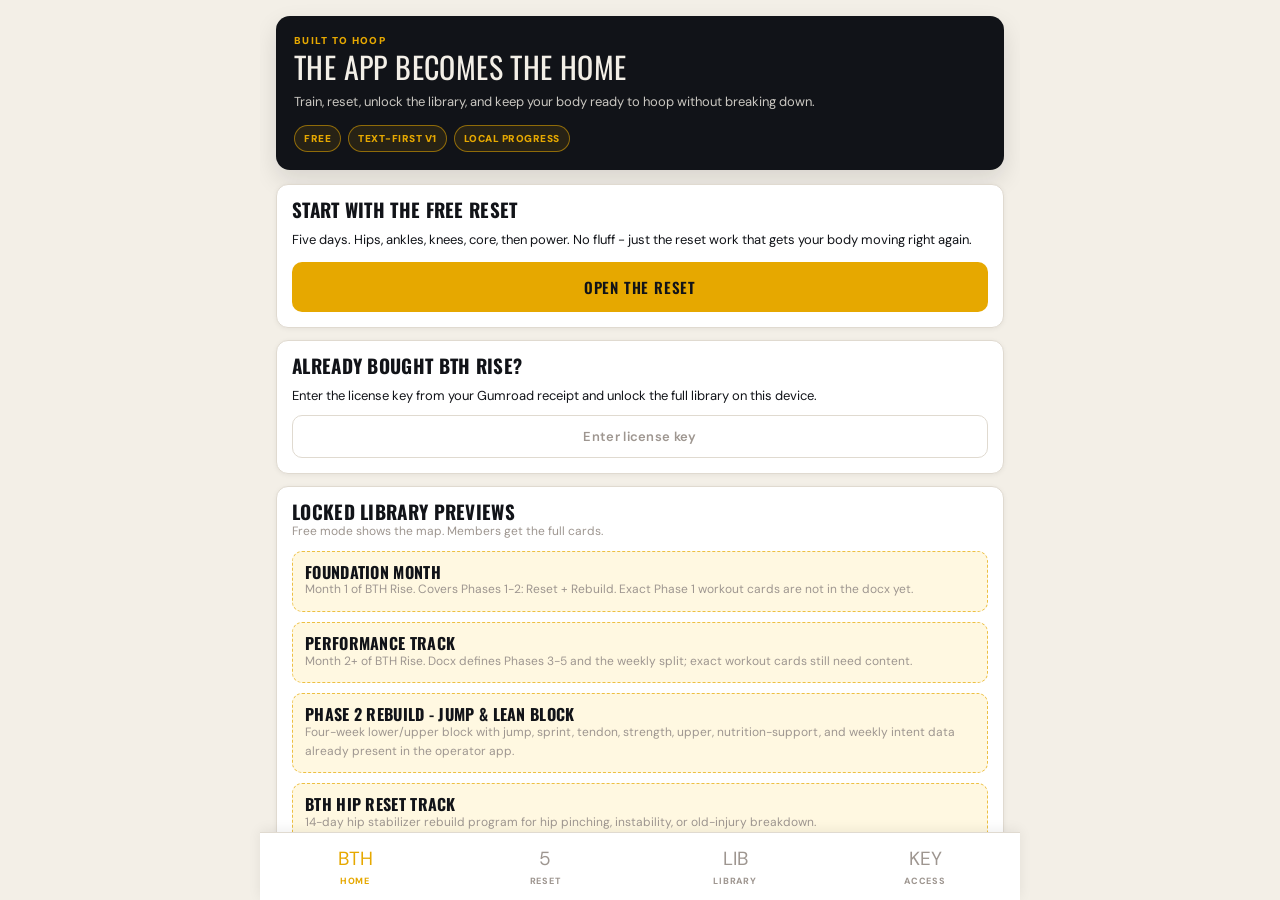
==== commit fe467cfb: "Build BTH app v1 shell and access gates" ====
--- a/index.html
+++ b/index.html
@@ -5,15 +5,16 @@
   <meta name="viewport" content="width=device-width,initial-scale=1,maximum-scale=1,user-scalable=no,viewport-fit=cover">
   <meta name="apple-mobile-web-app-capable" content="yes">
   <meta name="apple-mobile-web-app-status-bar-style" content="black-translucent">
-  <meta name="apple-mobile-web-app-title" content="BTH Operator">
+  <meta name="apple-mobile-web-app-title" content="BTH App">
   <meta name="theme-color" content="#0a0a0a">
-  <title>BTH Operator</title>
+  <title>BTH App</title>
   <link rel="preconnect" href="https://fonts.googleapis.com">
   <link href="https://fonts.googleapis.com/css2?family=Oswald:wght@400;500;600;700&family=DM+Sans:wght@300;400;500;600;700&family=Space+Mono:wght@400;700&display=swap" rel="stylesheet">
+  <link rel="stylesheet" href="assets/bth-app-v1.css">
   <script>
   (function(){
-    var svg='<svg xmlns="http://www.w3.org/2000/svg" viewBox="0 0 128 128"><rect width="128" height="128" rx="24" fill="#0a0a0a"/><circle cx="64" cy="64" r="42" fill="#c9a84c"/><path d="M64 22c14 21 14 63 0 84M22 64h84M34 34c18 14 42 14 60 0M34 94c18-14 42-14 60 0" fill="none" stroke="#0a0a0a" stroke-width="8" stroke-linecap="round"/></svg>';
-    var m={name:'BTH Operator',short_name:'BTH',start_url:'.',display:'standalone',background_color:'#0a0a0a',theme_color:'#0a0a0a',icons:[{src:'data:image/svg+xml,'+encodeURIComponent(svg),sizes:'any',type:'image/svg+xml'}]};
+    var svg='<svg xmlns="http://www.w3.org/2000/svg" viewBox="0 0 128 128"><rect width="128" height="128" rx="24" fill="#0a0a0a"/><circle cx="64" cy="64" r="42" fill="#E6A800"/><path d="M64 22c14 21 14 63 0 84M22 64h84M34 34c18 14 42 14 60 0M34 94c18-14 42-14 60 0" fill="none" stroke="#0a0a0a" stroke-width="8" stroke-linecap="round"/></svg>';
+    var m={name:'BTH App',short_name:'BTH',start_url:'.',display:'standalone',background_color:'#0a0a0a',theme_color:'#0a0a0a',icons:[{src:'data:image/svg+xml,'+encodeURIComponent(svg),sizes:'any',type:'image/svg+xml'}]};
     var b=new Blob([JSON.stringify(m)],{type:'application/json'});
     var l=document.createElement('link');l.rel='manifest';l.href=URL.createObjectURL(b);
     document.head.appendChild(l);
@@ -518,5 +519,6 @@
 }
 renderToday();
 </script>
+<script src="assets/bth-app-v1.js"></script>
 </body>
 </html>
--- a/assets/bth-app-v1.css
+++ b/assets/bth-app-v1.css
@@ -0,0 +1,350 @@
+body:not(.owner-tools-open) .tab,
+body:not(.owner-tools-open) nav:not(#bth-app-nav) {
+  display: none !important;
+}
+
+body.owner-tools-open #bth-app-root,
+body.owner-tools-open #bth-app-nav {
+  display: none !important;
+}
+
+body.owner-tools-open .tab.active {
+  display: block !important;
+}
+
+body.owner-tools-open nav:not(#bth-app-nav) {
+  display: flex !important;
+}
+
+#bth-owner-exit {
+  display: none;
+  position: fixed;
+  top: calc(var(--st) + 8px);
+  right: 12px;
+  z-index: 1000;
+  width: auto;
+  padding: 9px 12px;
+  border-radius: 999px;
+  border: 1px solid var(--gray);
+  background: var(--dark);
+  color: var(--black);
+  font-family: "DM Sans", sans-serif;
+  font-size: 11px;
+  font-weight: 800;
+  letter-spacing: .8px;
+  text-transform: uppercase;
+}
+
+body.owner-tools-open #bth-owner-exit {
+  display: block;
+}
+
+#bth-app-root {
+  position: fixed;
+  inset: 0 0 calc(var(--nav-h) + var(--sb)) 0;
+  overflow-y: auto;
+  overflow-x: hidden;
+  padding: calc(var(--st) + 16px) 16px 28px;
+  -webkit-overflow-scrolling: touch;
+  background: var(--white);
+}
+
+#bth-app-nav {
+  background: var(--dark);
+}
+
+.app-nav-btn {
+  flex: 1;
+  display: flex;
+  flex-direction: column;
+  align-items: center;
+  justify-content: center;
+  gap: 4px;
+  padding: 8px 4px;
+  background: none;
+  border: none;
+  color: var(--muted);
+  font-family: "DM Sans", sans-serif;
+  cursor: pointer;
+}
+
+.app-nav-btn.active {
+  color: var(--gold);
+}
+
+.app-nav-icon {
+  font-size: 19px;
+}
+
+.app-nav-label {
+  font-size: 9px;
+  font-weight: 800;
+  letter-spacing: .8px;
+  text-transform: uppercase;
+}
+
+.app-hero {
+  background: var(--black);
+  color: var(--white);
+  border-radius: 14px;
+  padding: 18px;
+  margin-bottom: 14px;
+  box-shadow: 0 10px 24px rgba(17, 19, 24, .12);
+}
+
+.app-kicker {
+  color: var(--gold);
+  font-size: 10px;
+  font-weight: 900;
+  letter-spacing: 1.3px;
+  text-transform: uppercase;
+  margin-bottom: 6px;
+}
+
+.app-hero-title {
+  font-family: "Oswald", sans-serif;
+  font-size: 30px;
+  line-height: .95;
+  text-transform: uppercase;
+  letter-spacing: .4px;
+}
+
+.app-hero-copy {
+  margin-top: 10px;
+  color: rgba(243, 239, 231, .82);
+  font-size: 13px;
+  line-height: 1.55;
+}
+
+.mode-chip-row {
+  display: flex;
+  flex-wrap: wrap;
+  gap: 7px;
+  margin-top: 13px;
+}
+
+.mode-chip {
+  border: 1px solid rgba(230, 168, 0, .55);
+  background: rgba(230, 168, 0, .1);
+  color: var(--gold);
+  border-radius: 999px;
+  padding: 6px 9px;
+  font-size: 10px;
+  font-weight: 900;
+  letter-spacing: .5px;
+  text-transform: uppercase;
+}
+
+.app-card {
+  background: var(--dark);
+  border: 1px solid var(--gray);
+  border-radius: 12px;
+  padding: 15px;
+  margin-bottom: 12px;
+  box-shadow: 0 1px 5px rgba(17, 19, 24, .06);
+}
+
+.app-card-title {
+  font-family: "Oswald", sans-serif;
+  color: var(--black);
+  font-size: 19px;
+  font-weight: 700;
+  line-height: 1.05;
+  text-transform: uppercase;
+  letter-spacing: .3px;
+}
+
+.app-card-meta {
+  margin-top: 4px;
+  color: var(--muted);
+  font-size: 11px;
+  font-weight: 700;
+  letter-spacing: .6px;
+  text-transform: uppercase;
+}
+
+.app-copy {
+  color: var(--black);
+  font-size: 13px;
+  line-height: 1.6;
+  margin-top: 10px;
+}
+
+.app-muted {
+  color: var(--muted);
+  font-size: 12px;
+  line-height: 1.55;
+}
+
+.app-grid {
+  display: grid;
+  gap: 10px;
+}
+
+.app-two {
+  display: grid;
+  grid-template-columns: 1fr 1fr;
+  gap: 8px;
+}
+
+.app-pill {
+  display: inline-flex;
+  align-items: center;
+  gap: 5px;
+  margin: 8px 6px 0 0;
+  padding: 6px 9px;
+  border-radius: 999px;
+  background: var(--mid);
+  border: 1px solid var(--gray);
+  color: var(--black);
+  font-size: 11px;
+  font-weight: 800;
+}
+
+.locked-panel {
+  border: 1px dashed rgba(230, 168, 0, .7);
+  background: var(--gold-bg);
+  border-radius: 10px;
+  padding: 12px;
+  margin-top: 10px;
+}
+
+.input-stack {
+  display: grid;
+  gap: 9px;
+  margin-top: 12px;
+}
+
+.app-input {
+  width: 100%;
+  border: 1px solid var(--gray);
+  border-radius: 10px;
+  padding: 12px;
+  background: var(--mid);
+  color: var(--black);
+  font: 600 14px "DM Sans", sans-serif;
+  outline: none;
+}
+
+.app-input:focus {
+  border-color: var(--gold);
+}
+
+.app-error {
+  color: var(--red);
+  font-size: 12px;
+  line-height: 1.45;
+  margin-top: 8px;
+}
+
+.app-success {
+  color: var(--green);
+  font-size: 12px;
+  line-height: 1.45;
+  margin-top: 8px;
+}
+
+.program-block {
+  margin-top: 12px;
+  border-top: 1px solid var(--gray);
+  padding-top: 12px;
+}
+
+.program-phase {
+  font-size: 11px;
+  font-weight: 900;
+  color: var(--gold);
+  text-transform: uppercase;
+  letter-spacing: .9px;
+  margin-bottom: 8px;
+}
+
+.day-block {
+  border: 1px solid var(--gray);
+  background: var(--mid);
+  border-radius: 10px;
+  padding: 12px;
+  margin: 8px 0;
+}
+
+.day-title {
+  font-family: "Oswald", sans-serif;
+  font-size: 17px;
+  text-transform: uppercase;
+  color: var(--black);
+}
+
+.exercise-line {
+  padding: 9px 0;
+  border-top: 1px solid var(--gray);
+}
+
+.exercise-line:first-of-type {
+  border-top: 0;
+}
+
+.exercise-name {
+  font-weight: 900;
+  font-size: 13px;
+  color: var(--black);
+}
+
+.exercise-dose {
+  color: var(--gold);
+  font-family: "Space Mono", monospace;
+  font-size: 11px;
+  margin-top: 3px;
+}
+
+.todo-content {
+  border-left: 3px solid var(--gold);
+  padding-left: 9px;
+  color: var(--muted);
+  font-size: 12px;
+  line-height: 1.5;
+}
+
+.reset-day-number {
+  font-family: "Space Mono", monospace;
+  color: var(--gold);
+  font-weight: 900;
+  font-size: 12px;
+}
+
+.gap-list {
+  margin-top: 10px;
+  display: grid;
+  gap: 8px;
+}
+
+.gap-item {
+  border-left: 3px solid var(--gold);
+  background: var(--mid);
+  padding: 9px 10px;
+  border-radius: 8px;
+  color: var(--black);
+  font-size: 12px;
+  line-height: 1.45;
+}
+
+@media (min-width: 720px) {
+  #bth-app-root {
+    max-width: 760px;
+    left: 50%;
+    right: auto;
+    width: 100%;
+    transform: translateX(-50%);
+  }
+
+  #bth-app-nav {
+    max-width: 760px;
+    left: 50%;
+    right: auto;
+    width: 100%;
+    transform: translateX(-50%);
+  }
+
+  .app-grid {
+    grid-template-columns: 1fr 1fr;
+  }
+}
